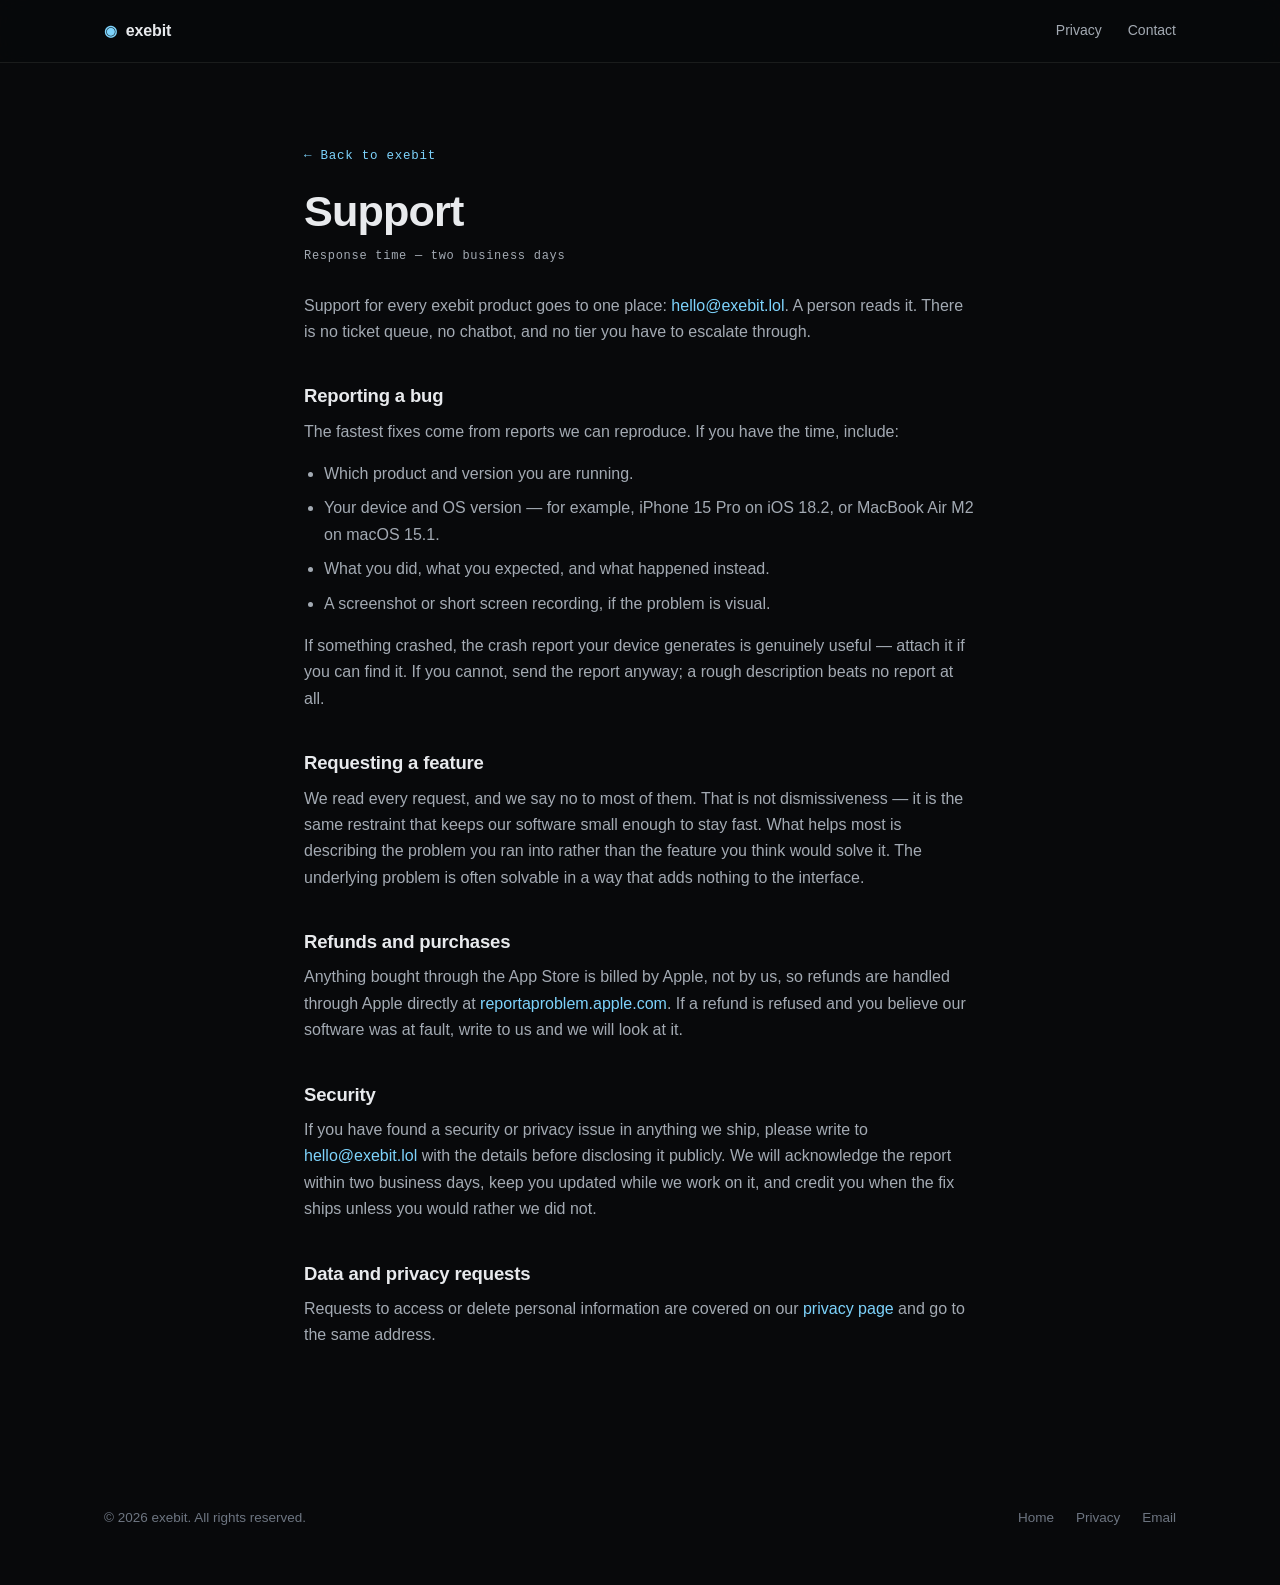
==== support.html @ abe5e068 "Add support page for exebit software This file provides support information for exebit software, inc" ====
<!DOCTYPE html>
<html lang="en">
<head>
<meta charset="UTF-8">
<meta name="viewport" content="width=device-width, initial-scale=1">
<title>Support &mdash; exebit</title>
<meta name="description" content="Get help with exebit software, report a bug, or request a feature.">
<link rel="icon" href="data:image/svg+xml,<svg xmlns='http://www.w3.org/2000/svg' viewBox='0 0 32 32'><circle cx='16' cy='16' r='12' fill='none' stroke='%237dd3fc' stroke-width='2'/><circle cx='16' cy='16' r='4.5' fill='%237dd3fc'/></svg>">
<link rel="stylesheet" href="style.css">
</head>
<body>

<header class="nav">
  <div class="wrap nav-inner">
    <a class="brand" href="/"><span class="brand-mark">&#9673;</span><span class="brand-name">exebit</span></a>
    <nav class="nav-links">
      <a href="/privacy.html">Privacy</a>
      <a href="mailto:hello@exebit.lol">Contact</a>
    </nav>
  </div>
</header>

<main class="doc">
  <div class="wrap doc-inner">
    <a class="back" href="/">&larr; Back to exebit</a>
    <h1 style="margin-top:22px;">Support</h1>
    <p class="stamp">Response time &mdash; two business days</p>

    <p style="margin-top:26px;">Support for every exebit product goes to one place: <a href="mailto:hello@exebit.lol">hello@exebit.lol</a>. A person reads it. There is no ticket queue, no chatbot, and no tier you have to escalate through.</p>

    <h2>Reporting a bug</h2>
    <p>The fastest fixes come from reports we can reproduce. If you have the time, include:</p>
    <ul>
      <li>Which product and version you are running.</li>
      <li>Your device and OS version &mdash; for example, iPhone 15 Pro on iOS 18.2, or MacBook Air M2 on macOS 15.1.</li>
      <li>What you did, what you expected, and what happened instead.</li>
      <li>A screenshot or short screen recording, if the problem is visual.</li>
    </ul>
    <p>If something crashed, the crash report your device generates is genuinely useful &mdash; attach it if you can find it. If you cannot, send the report anyway; a rough description beats no report at all.</p>

    <h2>Requesting a feature</h2>
    <p>We read every request, and we say no to most of them. That is not dismissiveness &mdash; it is the same restraint that keeps our software small enough to stay fast. What helps most is describing the problem you ran into rather than the feature you think would solve it. The underlying problem is often solvable in a way that adds nothing to the interface.</p>

    <h2>Refunds and purchases</h2>
    <p>Anything bought through the App Store is billed by Apple, not by us, so refunds are handled through Apple directly at <a href="https://reportaproblem.apple.com">reportaproblem.apple.com</a>. If a refund is refused and you believe our software was at fault, write to us and we will look at it.</p>

    <h2>Security</h2>
    <p>If you have found a security or privacy issue in anything we ship, please write to <a href="mailto:hello@exebit.lol">hello@exebit.lol</a> with the details before disclosing it publicly. We will acknowledge the report within two business days, keep you updated while we work on it, and credit you when the fix ships unless you would rather we did not.</p>

    <h2>Data and privacy requests</h2>
    <p>Requests to access or delete personal information are covered on our <a href="/privacy.html">privacy page</a> and go to the same address.</p>
  </div>
</main>

<footer>
  <div class="wrap foot-inner">
    <div>&copy; 2026 exebit. All rights reserved.</div>
    <nav class="foot-links">
      <a href="/">Home</a>
      <a href="/privacy.html">Privacy</a>
      <a href="mailto:hello@exebit.lol">Email</a>
    </nav>
  </div>
</footer>

</body>
</html>
---- style.css ----
:root {
  --bg: #08090b;
  --bg-1: #0d0f13;
  --bg-2: #12151b;
  --line: rgba(255,255,255,0.08);
  --line-2: rgba(255,255,255,0.16);
  --fg: #e8eaed;
  --fg-2: #a3aab3;
  --fg-3: #6d7581;
  --accent: #7dd3fc;
  --sans: -apple-system, BlinkMacSystemFont, "Segoe UI", Inter, Helvetica, Arial, sans-serif;
  --mono: ui-monospace, SFMono-Regular, "SF Mono", Menlo, Consolas, monospace;
  --maxw: 1120px;
  color-scheme: dark;
}

* { box-sizing: border-box; }

html {
  scroll-behavior: smooth;
  -webkit-text-size-adjust: 100%;
}

body {
  margin: 0;
  background: var(--bg);
  color: var(--fg);
  font-family: var(--sans);
  font-size: 16px;
  line-height: 1.65;
  -webkit-font-smoothing: antialiased;
  overflow-x: hidden;
}

a { color: inherit; text-decoration: none; }
img { max-width: 100%; }

.wrap {
  width: 100%;
  max-width: var(--maxw);
  margin: 0 auto;
  padding-left: 24px;
  padding-right: 24px;
}

.eyebrow {
  font-family: var(--mono);
  font-size: 11px;
  letter-spacing: 0.18em;
  text-transform: uppercase;
  color: var(--accent);
  margin: 0 0 18px;
}

h1, h2, h3 { font-weight: 600; letter-spacing: -0.02em; margin: 0; }
h1 { font-size: clamp(2.1rem, 6vw, 3.9rem); line-height: 1.05; }
h2 { font-size: clamp(1.6rem, 3.6vw, 2.4rem); line-height: 1.15; }
h3 { font-size: 1.06rem; letter-spacing: -0.01em; }
p { margin: 0 0 16px; }

.lede { color: var(--fg-2); font-size: clamp(1rem, 1.6vw, 1.18rem); max-width: 60ch; }
.muted { color: var(--fg-2); }

/* ---------- nav ---------- */
.nav {
  position: sticky;
  top: 0;
  z-index: 50;
  background: rgba(8,9,11,0.72);
  backdrop-filter: saturate(160%) blur(14px);
  -webkit-backdrop-filter: saturate(160%) blur(14px);
  border-bottom: 1px solid var(--line);
}
.nav-inner {
  display: flex;
  align-items: center;
  justify-content: space-between;
  gap: 20px;
  height: 62px;
}
.brand { display: inline-flex; align-items: center; gap: 9px; font-weight: 600; letter-spacing: -0.01em; }
.brand-mark { color: var(--accent); font-size: 15px; line-height: 1; }
.nav-links { display: flex; gap: 26px; font-size: 14px; color: var(--fg-2); }
.nav-links a { transition: color .2s ease; }
.nav-links a:hover { color: var(--fg); }

/* ---------- hero ---------- */
.hero { position: relative; padding: clamp(56px, 10vw, 104px) 0 0; overflow: hidden; }
.hero::before {
  content: "";
  position: absolute;
  inset: -10% -10% 0;
  background:
    radial-gradient(56% 46% at 50% 34%, rgba(125,211,252,0.11), transparent 72%),
    linear-gradient(transparent 96%, rgba(255,255,255,0.035) 96%) 0 0 / 100% 30px,
    linear-gradient(90deg, transparent 96%, rgba(255,255,255,0.035) 96%) 0 0 / 30px 100%;
  -webkit-mask-image: radial-gradient(68% 58% at 50% 36%, #000 35%, transparent 100%);
  mask-image: radial-gradient(68% 58% at 50% 36%, #000 35%, transparent 100%);
  pointer-events: none;
}
.hero-inner { position: relative; text-align: center; display: flex; flex-direction: column; align-items: center; }

.eye {
  font-family: var(--mono);
  font-size: clamp(1rem, 2.9vw, 1.9rem);
  line-height: 1.14;
  white-space: pre;
  color: var(--accent);
  text-shadow: 0 0 10px rgba(125,211,252,0.45), 0 0 38px rgba(125,211,252,0.28);
  margin: 0 0 clamp(30px, 5vw, 50px);
  user-select: none;
}

.hero h1 { max-width: 16ch; }
.hero .lede { margin-top: 20px; }

.cta { display: flex; flex-wrap: wrap; gap: 12px; justify-content: center; margin-top: 30px; }
.btn {
  display: inline-flex;
  align-items: center;
  height: 44px;
  padding: 0 22px;
  border: 1px solid var(--line-2);
  border-radius: 999px;
  font-size: 14px;
  font-weight: 500;
  color: var(--fg);
  transition: border-color .2s ease, background .2s ease, transform .2s ease;
}
.btn:hover { border-color: var(--accent); transform: translateY(-1px); }
.btn-primary { background: var(--accent); border-color: var(--accent); color: #051019; font-weight: 600; }
.btn-primary:hover { background: #a5e2ff; border-color: #a5e2ff; }

.strip { margin-top: clamp(56px, 9vw, 92px); border-top: 1px solid var(--line); border-bottom: 1px solid var(--line); background: rgba(255,255,255,0.012); }
.strip-inner {
  display: flex;
  flex-wrap: wrap;
  gap: 10px 34px;
  justify-content: center;
  padding-top: 18px;
  padding-bottom: 18px;
  font-family: var(--mono);
  font-size: 11.5px;
  letter-spacing: 0.14em;
  text-transform: uppercase;
  color: var(--fg-3);
}

/* ---------- sections ---------- */
section.band { padding: clamp(64px, 10vw, 116px) 0; border-bottom: 1px solid var(--line); scroll-margin-top: 62px; }
.section-head { max-width: 62ch; margin-bottom: clamp(34px, 5vw, 54px); }
.section-head p { margin-top: 16px; }

.grid { display: grid; gap: 1px; background: var(--line); border: 1px solid var(--line); border-radius: 14px; overflow: hidden; }
.grid-2 { grid-template-columns: repeat(2, 1fr); }
.grid-3 { grid-template-columns: repeat(3, 1fr); }

.cell { background: var(--bg-1); padding: clamp(24px, 3.2vw, 34px); }
.cell .num { font-family: var(--mono); font-size: 11px; color: var(--accent); letter-spacing: 0.16em; display: block; margin-bottom: 16px; }
.cell h3 { margin-bottom: 10px; }
.cell p { color: var(--fg-2); font-size: 15px; margin: 0; }

/* ---------- work ---------- */
.work-list { display: flex; flex-direction: column; border-top: 1px solid var(--line); }
.work-item {
  display: grid;
  grid-template-columns: minmax(180px, 1fr) 2.1fr;
  gap: 18px 40px;
  padding: clamp(26px, 3.6vw, 40px) 0;
  border-bottom: 1px solid var(--line);
  transition: background .25s ease;
}
.work-item:hover { background: rgba(255,255,255,0.018); }
.work-name { display: flex; flex-direction: column; gap: 10px; }
.work-name h3 { font-size: 1.4rem; letter-spacing: -0.02em; }
.chip {
  align-self: flex-start;
  font-family: var(--mono);
  font-size: 10.5px;
  letter-spacing: 0.13em;
  text-transform: uppercase;
  color: var(--fg-3);
  border: 1px solid var(--line-2);
  border-radius: 999px;
  padding: 4px 11px;
}
.chip.live { color: var(--accent); border-color: rgba(125,211,252,0.4); }
.work-body p { color: var(--fg-2); margin: 0 0 14px; }
.work-meta { font-family: var(--mono); font-size: 12px; color: var(--fg-3); letter-spacing: 0.04em; }

/* ---------- principles ---------- */
.principle { display: grid; grid-template-columns: 68px 1fr; gap: 0 24px; padding: 28px 0; border-bottom: 1px solid var(--line); }
.principle:last-child { border-bottom: 0; }
.principle .p-num { font-family: var(--mono); font-size: 13px; color: var(--accent); padding-top: 5px; }
.principle h3 { margin-bottom: 8px; }
.principle p { color: var(--fg-2); margin: 0; max-width: 68ch; }

/* ---------- studio / team ---------- */
.split { display: grid; grid-template-columns: 1fr 1fr; gap: clamp(32px, 5vw, 64px); align-items: start; }
.team { display: flex; flex-direction: column; gap: 14px; }
.person {
  display: flex;
  align-items: center;
  gap: 16px;
  border: 1px solid var(--line);
  border-radius: 12px;
  padding: 16px 18px;
  background: var(--bg-1);
}
.avatar {
  width: 42px; height: 42px; flex: none;
  border-radius: 50%;
  border: 1px solid rgba(125,211,252,0.35);
  display: grid; place-items: center;
  font-family: var(--mono); font-size: 13px; color: var(--accent);
  background: rgba(125,211,252,0.07);
}
.person .who { font-weight: 600; font-size: 15px; }
.person .role { font-size: 13px; color: var(--fg-3); font-family: var(--mono); letter-spacing: 0.03em; }

/* ---------- contact ---------- */
.contact { text-align: center; }
.mail {
  display: inline-block;
  font-size: clamp(1.35rem, 4.4vw, 2.5rem);
  font-weight: 600;
  letter-spacing: -0.03em;
  margin: 8px 0 20px;
  background-image: linear-gradient(var(--accent), var(--accent));
  background-size: 100% 1px;
  background-position: 0 100%;
  background-repeat: no-repeat;
  transition: color .2s ease;
}
.mail:hover { color: var(--accent); }

/* ---------- footer ---------- */
footer { padding: 46px 0 56px; color: var(--fg-3); font-size: 13.5px; }
.foot-inner { display: flex; flex-wrap: wrap; gap: 16px 28px; justify-content: space-between; align-items: center; }
.foot-links { display: flex; flex-wrap: wrap; gap: 22px; }
.foot-links a:hover { color: var(--fg); }

/* ---------- long-form pages ---------- */
.doc { padding: clamp(46px, 7vw, 78px) 0 clamp(60px, 9vw, 96px); }
.doc-inner { max-width: 720px; }
.doc h1 { font-size: clamp(1.9rem, 5vw, 2.7rem); margin-bottom: 12px; }
.doc h2 { font-size: 1.16rem; margin: 40px 0 12px; letter-spacing: -0.01em; }
.doc p, .doc li { color: var(--fg-2); }
.doc ul { padding-left: 20px; margin: 0 0 16px; }
.doc li { margin-bottom: 8px; }
.doc a { color: var(--accent); }
.stamp { font-family: var(--mono); font-size: 12px; color: var(--fg-3); letter-spacing: 0.06em; }
.back { font-family: var(--mono); font-size: 12.5px; color: var(--fg-3); letter-spacing: 0.06em; }
.back:hover { color: var(--accent); }

/* ---------- reveal ---------- */
.reveal { opacity: 0; transform: translateY(14px); transition: opacity .7s ease, transform .7s ease; }
.reveal.in { opacity: 1; transform: none; }

/* ---------- responsive ---------- */
@media (max-width: 880px) {
  .grid-3 { grid-template-columns: 1fr 1fr; }
  .split { grid-template-columns: 1fr; }
  .work-item { grid-template-columns: 1fr; }
}
@media (max-width: 620px) {
  .nav-links { gap: 18px; font-size: 13px; }
  .nav-links a:nth-child(1),
  .nav-links a:nth-child(3),
  .nav-links a:nth-child(4) { display: none; }
  .grid-2, .grid-3 { grid-template-columns: 1fr; }
  .principle { grid-template-columns: 44px 1fr; gap: 0 14px; }
  .strip-inner { gap: 8px 20px; }
}

@media (prefers-reduced-motion: reduce) {
  html { scroll-behavior: auto; }
  .reveal { opacity: 1; transform: none; transition: none; }
  .btn:hover { transform: none; }
}
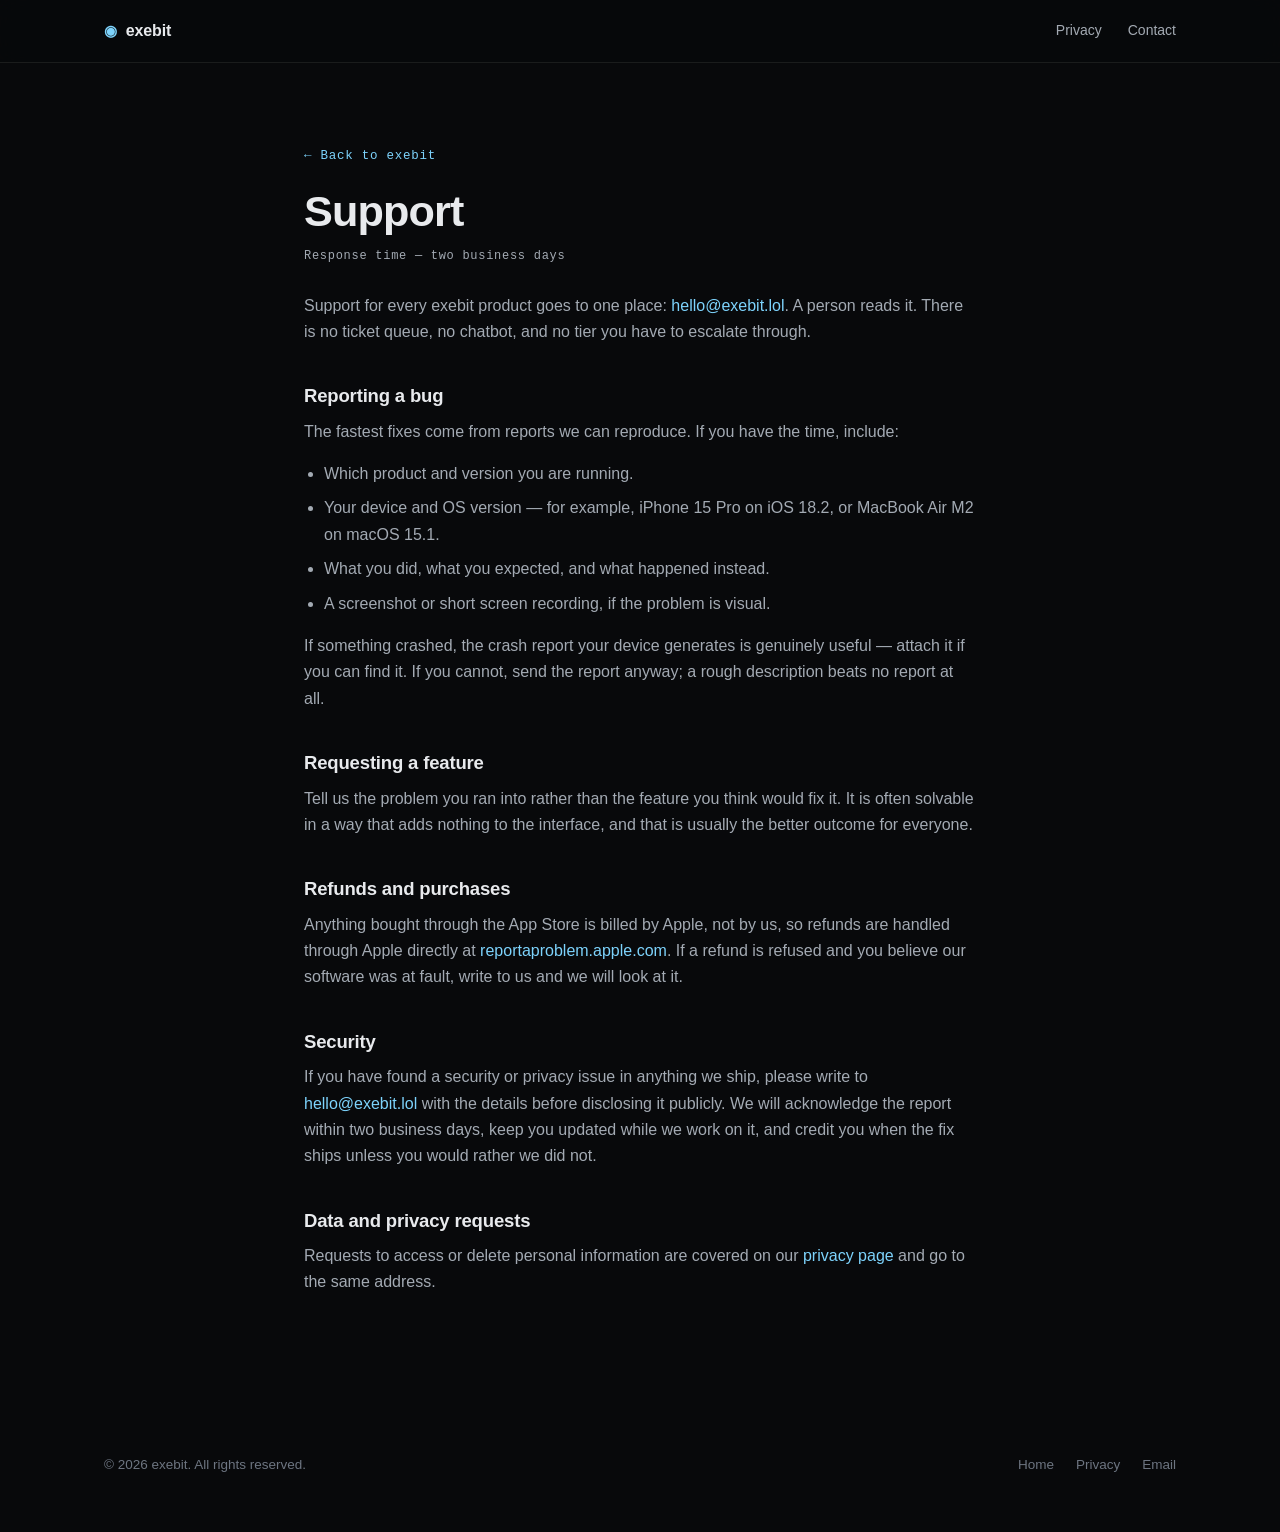
==== commit 19fdc771: "Clarify feature request instructions in support.html Reworded the feature request section for clarit" ====
--- a/support.html
+++ b/support.html
@@ -37,9 +37,8 @@
       <li>A screenshot or short screen recording, if the problem is visual.</li>
     </ul>
     <p>If something crashed, the crash report your device generates is genuinely useful &mdash; attach it if you can find it. If you cannot, send the report anyway; a rough description beats no report at all.</p>
-
     <h2>Requesting a feature</h2>
-    <p>We read every request, and we say no to most of them. That is not dismissiveness &mdash; it is the same restraint that keeps our software small enough to stay fast. What helps most is describing the problem you ran into rather than the feature you think would solve it. The underlying problem is often solvable in a way that adds nothing to the interface.</p>
+    <p>Tell us the problem you ran into rather than the feature you think would fix it. It is often solvable in a way that adds nothing to the interface, and that is usually the better outcome for everyone.</p>
 
     <h2>Refunds and purchases</h2>
     <p>Anything bought through the App Store is billed by Apple, not by us, so refunds are handled through Apple directly at <a href="https://reportaproblem.apple.com">reportaproblem.apple.com</a>. If a refund is refused and you believe our software was at fault, write to us and we will look at it.</p>
--- a/style.css
+++ b/style.css
@@ -279,3 +279,65 @@
   .btn:hover { transform: none; }
 }
 
+/* ---------- kura ---------- */
+.kura { --spoon: #F50000; --fork: #C37233; --knife: #FFC81E; }
+.kura-head { display: flex; flex-wrap: wrap; align-items: center; gap: 10px 18px; margin-bottom: 20px; }
+.kura-name { font-size: clamp(2.2rem, 7vw, 3.6rem); font-weight: 600; letter-spacing: -0.03em; line-height: 1; }
+.kura-tag { font-family: var(--mono); font-size: 12px; letter-spacing: 0.14em; text-transform: uppercase; color: var(--fg-3); }
+
+.kura-top { display: grid; grid-template-columns: 1.35fr 1fr; gap: clamp(28px, 4vw, 56px); align-items: center; }
+
+.mark-panel {
+  border: 1px solid var(--line);
+  border-radius: 16px;
+  background: linear-gradient(180deg, rgba(255,255,255,0.03), rgba(255,255,255,0.005));
+  padding: 30px 26px 22px;
+  text-align: center;
+}
+.mark-panel svg { width: 108px; height: 144px; }
+.mark-cap { font-family: var(--mono); font-size: 11px; letter-spacing: 0.13em; text-transform: uppercase; color: var(--fg-3); margin: 18px 0 0; }
+
+.utensils { display: flex; flex-direction: column; margin-top: 26px; border-top: 1px solid var(--line); }
+.utensil { display: grid; grid-template-columns: 14px 1fr auto; align-items: center; gap: 16px; padding: 15px 0; border-bottom: 1px solid var(--line); }
+.dot { width: 10px; height: 10px; border-radius: 50%; }
+.utensil .u-what { font-weight: 600; font-size: 15px; }
+.utensil .u-sub { color: var(--fg-3); font-size: 13.5px; }
+.utensil .u-hex { font-family: var(--mono); font-size: 11.5px; color: var(--fg-3); letter-spacing: 0.05em; }
+
+.pipeline { display: flex; flex-wrap: wrap; align-items: stretch; gap: 10px; margin: 8px 0 0; }
+.step {
+  flex: 1 1 150px;
+  border: 1px solid var(--line);
+  border-radius: 11px;
+  background: var(--bg-1);
+  padding: 14px 16px;
+}
+.step .s-k { font-family: var(--mono); font-size: 10.5px; letter-spacing: 0.13em; text-transform: uppercase; color: var(--accent); display: block; margin-bottom: 7px; }
+.step .s-v { font-size: 14px; color: var(--fg-2); }
+
+.note {
+  border-left: 2px solid var(--accent);
+  padding: 4px 0 4px 18px;
+  margin: 30px 0 0;
+  color: var(--fg-2);
+  font-size: 15px;
+  max-width: 72ch;
+}
+
+.stack { display: flex; flex-wrap: wrap; gap: 8px; margin-top: 14px; }
+.tech {
+  font-family: var(--mono);
+  font-size: 11.5px;
+  letter-spacing: 0.06em;
+  color: var(--fg-2);
+  border: 1px solid var(--line-2);
+  border-radius: 7px;
+  padding: 6px 11px;
+}
+
+.sub-h { font-family: var(--mono); font-size: 11px; letter-spacing: 0.16em; text-transform: uppercase; color: var(--fg-3); margin: clamp(38px, 5vw, 56px) 0 16px; }
+
+@media (max-width: 880px) {
+  .kura-top { grid-template-columns: 1fr; }
+  .mark-panel { order: -1; }
+}
